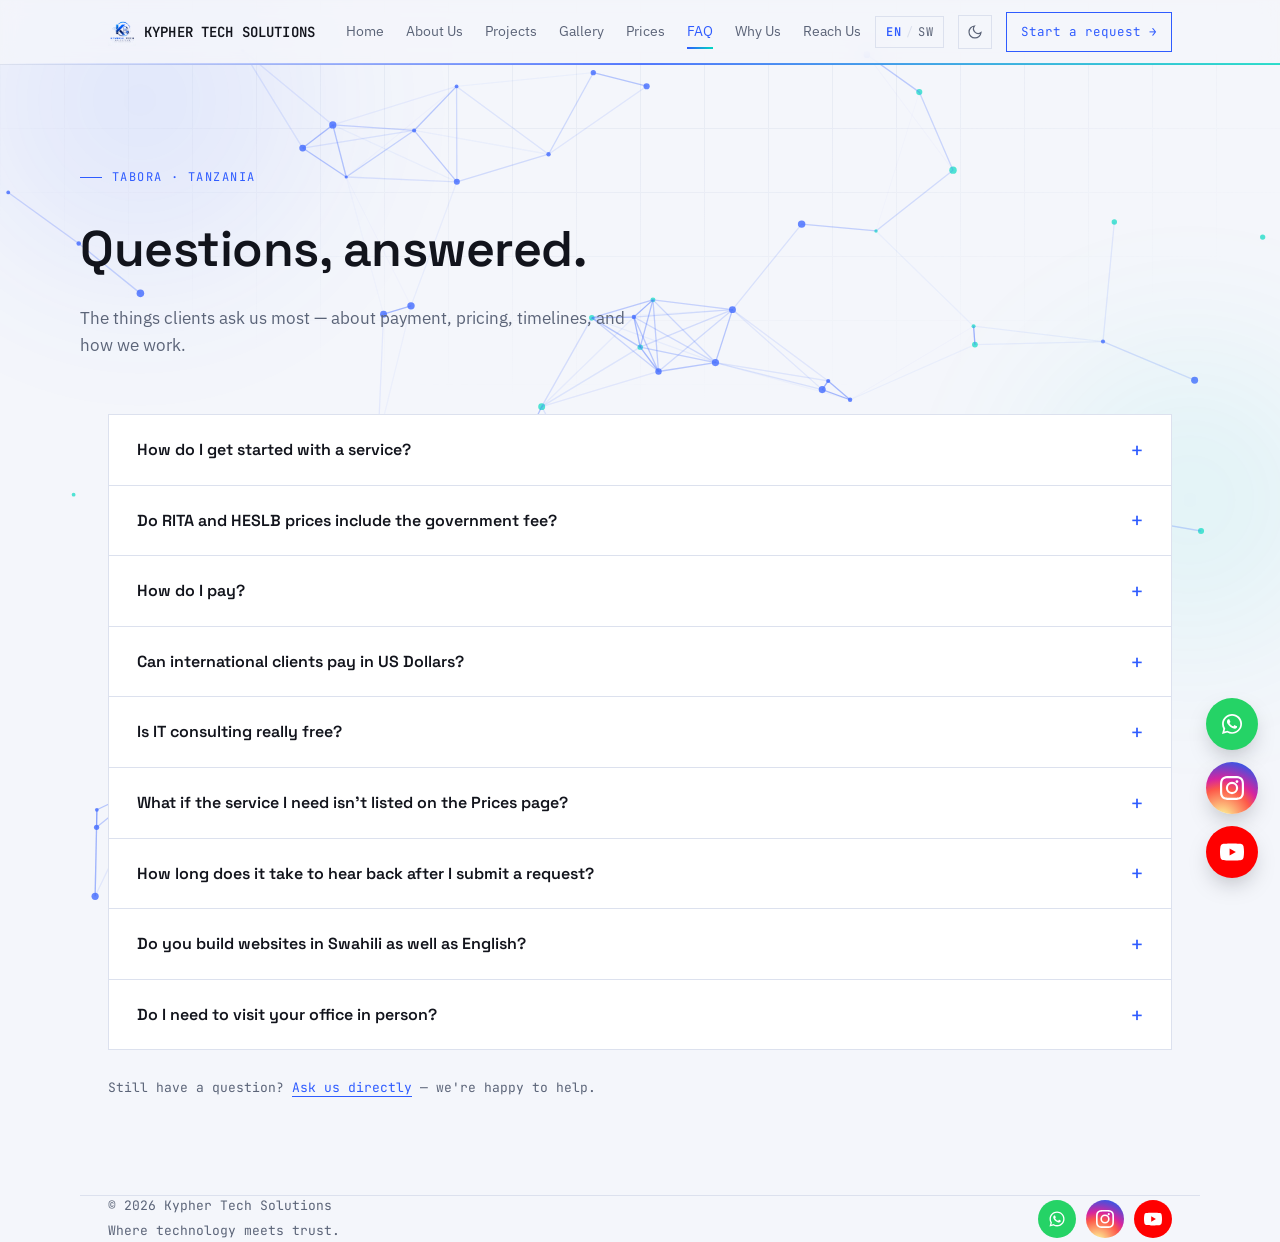
==== faq.html @ 6d5173a5 "Add files via upload" ====
<!DOCTYPE html>
<html lang="en">
<head>
<script>(function(){try{var t=localStorage.getItem("kypher-theme");if(!t){t=(window.matchMedia&&window.matchMedia("(prefers-color-scheme: dark)").matches)?"dark":"light";}document.documentElement.setAttribute("data-theme",t);}catch(e){}})();</script>
<meta charset="UTF-8">
<meta name="viewport" content="width=device-width, initial-scale=1.0">
<title>FAQ — Kypher Tech Solutions</title>
<meta name="description" content="Frequently asked questions about Kypher Tech Solutions' RITA, HESLB, web development, and IT consulting services.">
<link rel="preconnect" href="https://fonts.googleapis.com">
<link href="https://fonts.googleapis.com/css2?family=Space+Grotesk:wght@400;500;600;700&family=IBM+Plex+Sans:wght@400;500;600&family=JetBrains+Mono:wght@400;500;600&display=swap" rel="stylesheet">
<link rel="stylesheet" href="style.css">
</head>
<body>
<canvas id="bg-particles"></canvas>
<div class="ambient-light light-1"></div>
<div class="ambient-light light-2"></div>
<div class="ambient-light light-3"></div>

<header>
  <nav class="wrap">
    <a href="index.html" class="logo"><img src="assets/logo.png" alt="Kypher Tech Solutions" class="logo-img"><span>KYPHER TECH SOLUTIONS</span></a>
    <div class="navlinks" id="navlinks">
      <a href="index.html" data-i18n="nav_home">Home</a>
      <a href="index.html#about" data-i18n="nav_about">About Us</a>
      <a href="index.html#projects" data-i18n="nav_projects">Projects</a>
      <a href="gallery.html" data-i18n="nav_gallery">Gallery</a>
      <a href="prices.html" data-i18n="nav_prices">Prices</a>
      <a href="faq.html" class="active" data-i18n="nav_faq">FAQ</a>
      <a href="index.html#why" data-i18n="nav_why">Why Us</a>
      <a href="index.html#reach" data-i18n="nav_reach">Reach Us</a>
    </div>
    <button class="lang-toggle mono" id="langToggle" aria-label="Switch language" data-lang="en">
      <span class="lang-opt lang-en">EN</span><span class="lang-sep">/</span><span class="lang-opt lang-sw">SW</span>
    </button>
    <button class="theme-toggle" id="themeToggle" aria-label="Switch theme">
      <svg class="icon-moon" viewBox="0 0 24 24"><path d="M21 12.79A9 9 0 1 1 11.21 3 7 7 0 0 0 21 12.79z"/></svg>
      <svg class="icon-sun" viewBox="0 0 24 24"><circle cx="12" cy="12" r="4"/><path d="M12 2v2M12 20v2M4.93 4.93l1.41 1.41M17.66 17.66l1.41 1.41M2 12h2M20 12h2M6.34 17.66l-1.41 1.41M19.07 4.93l-1.41 1.41"/></svg>
    </button>
    <a href="index.html#reach" class="navcta" data-i18n="nav_cta">Start a request →</a>
    <button class="menu-btn" id="menuBtn" aria-label="Toggle menu" aria-expanded="false">☰</button>
  </nav>
  <div class="nav-glow-line"></div>
</header>

<main>
  <section class="gallery-hero wrap" style="border-top:none;">
    <div class="eyebrow" data-i18n="hero_eyebrow">Tabora · Tanzania</div>
    <h1 data-i18n="faq_h1">Questions, answered.</h1>
    <p data-i18n="faq_p">The things clients ask us most — about payment, pricing, timelines, and how we work.</p>
  </section>

  <section id="faq" style="border-top:none;padding-top:0;">
    <div class="wrap">
      <div class="faq-list">

        <details class="faq-item reveal">
          <summary><span data-i18n="faq_q1">How do I get started with a service?</span><span class="faq-icon">+</span></summary>
          <p data-i18n="faq_a1">Fill out the request form in the Reach Us section, or message us directly on WhatsApp with the service you need. We'll follow up with next steps.</p>
        </details>

        <details class="faq-item reveal">
          <summary><span data-i18n="faq_q2">Do RITA and HESLB prices include the government fee?</span><span class="faq-icon">+</span></summary>
          <p data-i18n="faq_a2">Yes. The prices listed for RITA and HESLB & university services are all-inclusive of the relevant government fee — there are no extra government charges added afterward.</p>
        </details>

        <details class="faq-item reveal">
          <summary><span data-i18n="faq_q3">How do I pay?</span><span class="faq-icon">+</span></summary>
          <p data-i18n="faq_a3">Payments are made via mobile money (Yas network) to the number listed on the Prices page. After sending payment, share your confirmation with us on WhatsApp so we can start processing your request.</p>
        </details>

        <details class="faq-item reveal">
          <summary><span data-i18n="faq_q4">Can international clients pay in US Dollars?</span><span class="faq-icon">+</span></summary>
          <p data-i18n="faq_a4">Prices are shown with an approximate USD equivalent for reference, but payment is currently made in Tanzanian Shillings via mobile money. If you're paying from outside Tanzania, contact us directly and we'll arrange the best way forward.</p>
        </details>

        <details class="faq-item reveal">
          <summary><span data-i18n="faq_q5">Is IT consulting really free?</span><span class="faq-icon">+</span></summary>
          <p data-i18n="faq_a5">Yes — IT consulting is offered as a free service, with no charge.</p>
        </details>

        <details class="faq-item reveal">
          <summary><span data-i18n="faq_q6">What if the service I need isn't listed on the Prices page?</span><span class="faq-icon">+</span></summary>
          <p data-i18n="faq_a6">More services are added over time. If you don't see what you need, reach out directly through the contact form or WhatsApp and we'll quote it for you.</p>
        </details>

        <details class="faq-item reveal">
          <summary><span data-i18n="faq_q7">How long does it take to hear back after I submit a request?</span><span class="faq-icon">+</span></summary>
          <p data-i18n="faq_a7">We aim to respond within 24 hours on business days.</p>
        </details>

        <details class="faq-item reveal">
          <summary><span data-i18n="faq_q8">Do you build websites in Swahili as well as English?</span><span class="faq-icon">+</span></summary>
          <p data-i18n="faq_a8">Yes — this website itself switches between English and Swahili, and we can build the same bilingual experience into client websites on request.</p>
        </details>

        <details class="faq-item reveal">
          <summary><span data-i18n="faq_q9">Do I need to visit your office in person?</span><span class="faq-icon">+</span></summary>
          <p data-i18n="faq_a9">Most requests can be handled remotely via WhatsApp, phone, or email. We'll let you know if any step requires an in-person visit for a specific service.</p>
        </details>

      </div>

      <p class="faq-note mono" data-i18n="faq_note">Still have a question? <a href="index.html#reach">Ask us directly</a> — we're happy to help.</p>
    </div>
  </section>
</main>

<footer class="wrap">
  <div class="footer-left">
    <span>© 2026 Kypher Tech Solutions</span>
    <span data-i18n="footer_tagline">Where technology meets trust.</span>
  </div>
  <div class="footer-social">
    <a class="social-btn whatsapp" href="https://wa.me/255658004446" target="_blank" rel="noopener" aria-label="Chat on WhatsApp">
      <svg viewBox="0 0 24 24"><path d="M12.04 2c-5.52 0-10 4.48-10 10 0 1.77.46 3.45 1.27 4.9L2 22l5.25-1.38a9.95 9.95 0 0 0 4.79 1.22h.01c5.52 0 10-4.48 10-10s-4.48-9.84-10.01-9.84zm0 18.13a8.2 8.2 0 0 1-4.19-1.15l-.3-.18-3.11.82.83-3.04-.2-.31a8.19 8.19 0 0 1-1.26-4.37c0-4.54 3.7-8.24 8.25-8.24 4.54 0 8.23 3.7 8.23 8.24 0 4.55-3.69 8.23-8.25 8.23zm4.52-6.16c-.25-.12-1.47-.72-1.7-.81-.23-.08-.39-.12-.56.13-.17.24-.64.8-.78.97-.14.17-.29.19-.53.06-.25-.12-1.05-.39-2-1.23-.74-.66-1.24-1.47-1.39-1.72-.14-.25-.02-.38.11-.5.11-.11.25-.29.37-.43.12-.15.16-.25.25-.42.08-.16.04-.31-.02-.43-.06-.12-.56-1.35-.77-1.85-.2-.48-.41-.42-.56-.43h-.48c-.16 0-.43.06-.66.31s-.87.85-.87 2.08.89 2.41 1.02 2.58c.12.16 1.75 2.68 4.25 3.75.59.26 1.05.41 1.41.53.6.19 1.14.16 1.57.1.48-.07 1.47-.6 1.68-1.18.21-.58.21-1.07.14-1.18-.06-.1-.23-.16-.48-.28z"/></svg>
    </a>
    <a class="social-btn instagram" href="https://www.instagram.com/kypher.tch?igsi=Z3k5cGc0enJxcHho" target="_blank" rel="noopener" aria-label="Kypher Tech on Instagram">
      <svg viewBox="0 0 24 24"><path d="M12 2.16c3.2 0 3.58.01 4.85.07 1.17.05 1.8.25 2.23.41.55.22.95.47 1.37.89.42.42.67.82.89 1.37.16.42.36 1.05.41 2.23.06 1.27.07 1.65.07 4.85s-.01 3.58-.07 4.85c-.05 1.17-.25 1.8-.41 2.23-.22.55-.47.95-.89 1.37-.42.42-.82.67-1.37.89-.42.16-1.05.36-2.23.41-1.27.06-1.65.07-4.85.07s-3.58-.01-4.85-.07c-1.17-.05-1.8-.25-2.23-.41-.55-.22-.95-.47-1.37-.89-.42-.42-.67-.82-.89-1.37-.16-.42-.36-1.05-.41-2.23-.06-1.27-.07-1.65-.07-4.85s.01-3.58.07-4.85c.05-1.17.25-1.8.41-2.23.22-.55.47-.95.89-1.37.42-.42.82-.67 1.37-.89.42-.16 1.05-.36 2.23-.41 1.27-.06 1.65-.07 4.85-.07M12 0C8.74 0 8.33.01 7.05.07 5.78.13 4.9.33 4.14.63c-.79.31-1.46.72-2.13 1.38C1.35 2.68.94 3.35.63 4.14.33 4.9.14 5.78.07 7.05.01 8.33 0 8.74 0 12s.01 3.67.07 4.95c.06 1.27.26 2.15.56 2.91.31.79.72 1.46 1.38 2.13.66.66 1.34 1.07 2.13 1.38.76.3 1.64.5 2.91.56 1.28.06 1.69.07 4.95.07s3.67-.01 4.95-.07c1.27-.06 2.15-.26 2.91-.56.79-.31 1.46-.72 2.13-1.38.66-.66 1.07-1.34 1.38-2.13.3-.76.5-1.64.56-2.91.06-1.28.07-1.69.07-4.95s-.01-3.67-.07-4.95c-.06-1.27-.26-2.15-.56-2.91-.31-.79-.72-1.46-1.38-2.13C21.32 1.35 20.65.94 19.86.63c-.76-.3-1.64-.5-2.91-.56C15.67.01 15.26 0 12 0zm0 5.84a6.16 6.16 0 1 0 0 12.32 6.16 6.16 0 0 0 0-12.32zm0 10.16a4 4 0 1 1 0-8 4 4 0 0 1 0 8zm6.41-10.4a1.44 1.44 0 1 1-2.88 0 1.44 1.44 0 0 1 2.88 0z"/></svg>
    </a>
    <a class="social-btn youtube" href="https://www.youtube.com/@Kypher_tech_solutions" target="_blank" rel="noopener" aria-label="Kypher Tech on YouTube">
      <svg viewBox="0 0 24 24"><path d="M23.5 6.19a3.02 3.02 0 0 0-2.12-2.14C19.51 3.5 12 3.5 12 3.5s-7.51 0-9.38.55A3.02 3.02 0 0 0 .5 6.19 31.6 31.6 0 0 0 0 12a31.6 31.6 0 0 0 .5 5.81 3.02 3.02 0 0 0 2.12 2.14c1.87.55 9.38.55 9.38.55s7.51 0 9.38-.55a3.02 3.02 0 0 0 2.12-2.14A31.6 31.6 0 0 0 24 12a31.6 31.6 0 0 0-.5-5.81zM9.6 15.6V8.4l6.27 3.6-6.27 3.6z"/></svg>
    </a>
  </div>
</footer>

<div class="social-float">
  <a class="social-btn whatsapp" href="https://wa.me/255658004446" target="_blank" rel="noopener" aria-label="Chat on WhatsApp">
    <svg viewBox="0 0 24 24"><path d="M12.04 2c-5.52 0-10 4.48-10 10 0 1.77.46 3.45 1.27 4.9L2 22l5.25-1.38a9.95 9.95 0 0 0 4.79 1.22h.01c5.52 0 10-4.48 10-10s-4.48-9.84-10.01-9.84zm0 18.13a8.2 8.2 0 0 1-4.19-1.15l-.3-.18-3.11.82.83-3.04-.2-.31a8.19 8.19 0 0 1-1.26-4.37c0-4.54 3.7-8.24 8.25-8.24 4.54 0 8.23 3.7 8.23 8.24 0 4.55-3.69 8.23-8.25 8.23zm4.52-6.16c-.25-.12-1.47-.72-1.7-.81-.23-.08-.39-.12-.56.13-.17.24-.64.8-.78.97-.14.17-.29.19-.53.06-.25-.12-1.05-.39-2-1.23-.74-.66-1.24-1.47-1.39-1.72-.14-.25-.02-.38.11-.5.11-.11.25-.29.37-.43.12-.15.16-.25.25-.42.08-.16.04-.31-.02-.43-.06-.12-.56-1.35-.77-1.85-.2-.48-.41-.42-.56-.43h-.48c-.16 0-.43.06-.66.31s-.87.85-.87 2.08.89 2.41 1.02 2.58c.12.16 1.75 2.68 4.25 3.75.59.26 1.05.41 1.41.53.6.19 1.14.16 1.57.1.48-.07 1.47-.6 1.68-1.18.21-.58.21-1.07.14-1.18-.06-.1-.23-.16-.48-.28z"/></svg>
  </a>
  <a class="social-btn instagram" href="https://www.instagram.com/kypher.tch?igsi=Z3k5cGc0enJxcHho" target="_blank" rel="noopener" aria-label="Kypher Tech on Instagram">
    <svg viewBox="0 0 24 24"><path d="M12 2.16c3.2 0 3.58.01 4.85.07 1.17.05 1.8.25 2.23.41.55.22.95.47 1.37.89.42.42.67.82.89 1.37.16.42.36 1.05.41 2.23.06 1.27.07 1.65.07 4.85s-.01 3.58-.07 4.85c-.05 1.17-.25 1.8-.41 2.23-.22.55-.47.95-.89 1.37-.42.42-.82.67-1.37.89-.42.16-1.05.36-2.23.41-1.27.06-1.65.07-4.85.07s-3.58-.01-4.85-.07c-1.17-.05-1.8-.25-2.23-.41-.55-.22-.95-.47-1.37-.89-.42-.42-.67-.82-.89-1.37-.16-.42-.36-1.05-.41-2.23-.06-1.27-.07-1.65-.07-4.85s.01-3.58.07-4.85c.05-1.17.25-1.8.41-2.23.22-.55.47-.95.89-1.37.42-.42.82-.67 1.37-.89.42-.16 1.05-.36 2.23-.41 1.27-.06 1.65-.07 4.85-.07M12 0C8.74 0 8.33.01 7.05.07 5.78.13 4.9.33 4.14.63c-.79.31-1.46.72-2.13 1.38C1.35 2.68.94 3.35.63 4.14.33 4.9.14 5.78.07 7.05.01 8.33 0 8.74 0 12s.01 3.67.07 4.95c.06 1.27.26 2.15.56 2.91.31.79.72 1.46 1.38 2.13.66.66 1.34 1.07 2.13 1.38.76.3 1.64.5 2.91.56 1.28.06 1.69.07 4.95.07s3.67-.01 4.95-.07c1.27-.06 2.15-.26 2.91-.56.79-.31 1.46-.72 2.13-1.38.66-.66 1.07-1.34 1.38-2.13.3-.76.5-1.64.56-2.91.06-1.28.07-1.69.07-4.95s-.01-3.67-.07-4.95c-.06-1.27-.26-2.15-.56-2.91-.31-.79-.72-1.46-1.38-2.13C21.32 1.35 20.65.94 19.86.63c-.76-.3-1.64-.5-2.91-.56C15.67.01 15.26 0 12 0zm0 5.84a6.16 6.16 0 1 0 0 12.32 6.16 6.16 0 0 0 0-12.32zm0 10.16a4 4 0 1 1 0-8 4 4 0 0 1 0 8zm6.41-10.4a1.44 1.44 0 1 1-2.88 0 1.44 1.44 0 0 1 2.88 0z"/></svg>
  </a>
  <a class="social-btn youtube" href="https://www.youtube.com/@Kypher_tech_solutions" target="_blank" rel="noopener" aria-label="Kypher Tech on YouTube">
    <svg viewBox="0 0 24 24"><path d="M23.5 6.19a3.02 3.02 0 0 0-2.12-2.14C19.51 3.5 12 3.5 12 3.5s-7.51 0-9.38.55A3.02 3.02 0 0 0 .5 6.19 31.6 31.6 0 0 0 0 12a31.6 31.6 0 0 0 .5 5.81 3.02 3.02 0 0 0 2.12 2.14c1.87.55 9.38.55 9.38.55s7.51 0 9.38-.55a3.02 3.02 0 0 0 2.12-2.14A31.6 31.6 0 0 0 24 12a31.6 31.6 0 0 0-.5-5.81zM9.6 15.6V8.4l6.27 3.6-6.27 3.6z"/></svg>
  </a>
</div>

<script src="theme.js"></script>
<script src="particles.js"></script>
<script src="i18n.js"></script>
<script src="script.js"></script>
</body>
</html>
---- style.css ----
:root{
  --void:#F4F6FB;
  --panel:#FFFFFF;
  --panel-2:#EDF0F8;
  --line:#DCE1EE;
  --text:#12141C;
  --dim:#5B6478;
  --cyan:#2F5CFF;
  --cyan-2:#00D9C0;
  --amber:#FF5B35;
  --radius:2px;

  --whatsapp:#25D366;
  --instagram:#E1306C;
  --youtube:#FF0000;

  --watermark-filter: grayscale(1) brightness(0.6);
  --grid-opacity: 0.5;
  --shadow-soft: rgba(18,20,28,0.12);
  --shadow-med: rgba(18,20,28,0.18);
  --header-bg: rgba(244,246,251,0.82);
}

[data-theme="dark"]{
  --void:#0A0E15;
  --panel:#12171F;
  --panel-2:#171D27;
  --line:#252D3A;
  --text:#EAEEF5;
  --dim:#8A93A6;
  --cyan:#5B85FF;
  --cyan-2:#2EE8D2;
  --amber:#FF7A54;

  --watermark-filter: grayscale(1) brightness(2.2) invert(1);
  --grid-opacity: 0.35;
  --shadow-soft: rgba(0,0,0,0.35);
  --shadow-med: rgba(0,0,0,0.45);
  --header-bg: rgba(10,14,21,0.82);
}
*{margin:0;padding:0;box-sizing:border-box;}
html{scroll-behavior:smooth;}
body{
  background:var(--void);
  color:var(--text);
  font-family:'IBM Plex Sans',sans-serif;
  line-height:1.6;
  overflow-x:hidden;
  transition:background-color .35s ease, color .35s ease;
}
::selection{background:var(--cyan);color:#fff;}
a{color:inherit;text-decoration:none;}
.mono{font-family:'JetBrains Mono',monospace;}
h1,h2,h3{font-family:'Space Grotesk',sans-serif;letter-spacing:-0.01em;}

/* background grid texture */
body::before{
  content:"";
  position:fixed;inset:0;
  background-image:
    linear-gradient(var(--line) 1px, transparent 1px),
    linear-gradient(90deg, var(--line) 1px, transparent 1px);
  background-size:64px 64px;
  opacity:var(--grid-opacity);
  pointer-events:none;
  z-index:0;
  mask-image:radial-gradient(ellipse 80% 60% at 50% 0%, black 30%, transparent 75%);
}

.wrap{max-width:1120px;margin:0 auto;padding:0 28px;position:relative;z-index:1;}

/* ---------- particle network background ---------- */
#bg-particles{
  position:fixed;inset:0;
  z-index:0;
  pointer-events:none;
  opacity:0.85;
}
@media (max-width:820px){
  #bg-particles{opacity:0.55;}
}

/* ---------- ambient light decoration ---------- */
.ambient-light{
  position:fixed;border-radius:50%;
  pointer-events:none;z-index:0;
  filter:blur(70px);
  opacity:0.35;
}
.ambient-light.light-1{
  width:520px;height:520px;top:-160px;left:-120px;
  background:radial-gradient(circle, rgba(47,92,255,0.35), transparent 70%);
  animation:driftA 22s ease-in-out infinite alternate;
}
.ambient-light.light-2{
  width:460px;height:460px;top:30vh;right:-140px;
  background:radial-gradient(circle, rgba(0,217,192,0.3), transparent 70%);
  animation:driftB 26s ease-in-out infinite alternate;
}
.ambient-light.light-3{
  width:400px;height:400px;bottom:-120px;left:20vw;
  background:radial-gradient(circle, rgba(255,91,53,0.16), transparent 70%);
  animation:driftA 30s ease-in-out infinite alternate-reverse;
}
@keyframes driftA{
  from{transform:translate(0,0);}
  to{transform:translate(60px,40px);}
}
@keyframes driftB{
  from{transform:translate(0,0);}
  to{transform:translate(-50px,60px);}
}
@media (max-width:820px){
  .ambient-light{opacity:0.22;}
}

@media (prefers-reduced-motion: reduce){
  *{animation-duration:0.01ms !important; animation-iteration-count:1 !important; transition-duration:0.01ms !important; scroll-behavior:auto !important;}
}

/* NAV */
header{
  position:fixed;top:0;left:0;right:0;
  z-index:50;
  background:var(--header-bg);
  backdrop-filter:blur(10px);
  border-bottom:1px solid var(--line);
  animation:dropIn .5s ease both;
}
.nav-glow-line{
  position:absolute;left:0;right:0;bottom:-1px;height:2px;
  background:linear-gradient(90deg, transparent, var(--cyan), var(--cyan-2), var(--cyan), transparent);
  background-size:200% 100%;
  animation:glowSlide 6s linear infinite;
  opacity:0.8;
}
@keyframes glowSlide{
  0%{background-position:200% 0;}
  100%{background-position:-200% 0;}
}
@keyframes dropIn{from{transform:translateY(-100%);}to{transform:translateY(0);}}
nav.wrap{
  display:flex;align-items:center;justify-content:space-between;
  height:64px;
  gap:14px;
}
.logo{
  margin-right:auto;
  font-family:'JetBrains Mono',monospace;
  font-weight:600;
  font-size:14px;
  letter-spacing:0.01em;
  display:flex;align-items:center;gap:8px;
  white-space:nowrap;
  flex-shrink:0;
}
.logo .dot{width:7px;height:7px;background:var(--cyan);border-radius:50%;box-shadow:0 0 8px var(--cyan);flex:none;animation:pulseDot 2.4s ease-in-out infinite;}
@keyframes pulseDot{0%,100%{opacity:1;}50%{opacity:0.35;}}
.logo-img{height:28px;width:auto;display:block;}
.navlinks{display:flex;gap:22px;font-size:13.5px;flex-shrink:0;}
.navlinks a{color:var(--dim);transition:color .2s;position:relative;white-space:nowrap;}
.navlinks a:hover, .navlinks a:focus-visible{color:var(--text);}
.navlinks a::after{
  content:"";position:absolute;left:0;bottom:-6px;width:0;height:2px;background:linear-gradient(90deg,var(--cyan),var(--cyan-2));
  transition:width .25s;
}
.navlinks a:hover::after{width:100%;}
.navcta{
  font-family:'JetBrains Mono',monospace;
  font-size:12.5px;
  padding:9px 14px;
  border:1px solid var(--cyan);
  color:var(--cyan);
  transition:all .2s;
  animation:ctaBreathe 3.2s ease-in-out infinite;
  white-space:nowrap;
  flex-shrink:0;
}
@keyframes ctaBreathe{
  0%,100%{box-shadow:0 0 0 rgba(47,92,255,0);}
  50%{box-shadow:0 0 14px rgba(47,92,255,0.28);}
}
.navcta:hover{background:var(--cyan);color:#fff;box-shadow:0 0 20px rgba(47,92,255,0.35);animation:none;}
.menu-btn{display:none;background:none;border:1px solid var(--line);color:var(--text);width:40px;height:40px;font-size:18px;cursor:pointer;flex-shrink:0;}

.lang-toggle{
  font-size:12px;letter-spacing:0.03em;
  padding:7px 10px;border:1px solid var(--line);background:none;color:var(--dim);
  cursor:pointer;display:flex;align-items:center;gap:5px;transition:border-color .2s;
  flex-shrink:0;white-space:nowrap;
}
.lang-toggle:hover{border-color:var(--cyan);}
.lang-toggle .lang-sep{color:var(--line);}
.lang-toggle .lang-opt{transition:color .2s, font-weight .2s;}
.lang-toggle[data-lang="en"] .lang-en{color:var(--cyan);font-weight:600;}
.lang-toggle[data-lang="en"] .lang-sw{color:var(--dim);}
.lang-toggle[data-lang="sw"] .lang-sw{color:var(--cyan);font-weight:600;}
.lang-toggle[data-lang="sw"] .lang-en{color:var(--dim);}

.theme-toggle{
  width:34px;height:34px;border:1px solid var(--line);background:none;
  color:var(--dim);cursor:pointer;display:flex;align-items:center;justify-content:center;
  transition:border-color .2s, color .2s;
  flex:none;
}
.theme-toggle:hover{border-color:var(--cyan);color:var(--cyan);}
.theme-toggle svg{width:16px;height:16px;stroke:currentColor;fill:none;stroke-width:1.8;}
.theme-toggle .icon-sun{display:none;}
.theme-toggle .icon-moon{display:block;}
[data-theme="dark"] .theme-toggle .icon-sun{display:block;}
[data-theme="dark"] .theme-toggle .icon-moon{display:none;}

@media (max-width:820px){
  .navlinks{
    position:fixed;top:64px;left:0;right:0;
    background:var(--void);border-bottom:1px solid var(--line);
    flex-direction:column;gap:0;
    max-height:0;overflow:hidden;
    transition:max-height .3s ease;
  }
  .navlinks.open{max-height:320px;}
  .navlinks a{padding:16px 28px;border-bottom:1px solid var(--line);width:100%;}
  .navlinks a::after{display:none;}
  .navcta{display:none;}
  .menu-btn{display:block;}
  .menu-btn{flex:none;}
}

@media (max-width:480px){
  .logo span{display:none;}
  .lang-toggle{padding:7px 8px;font-size:11px;}
  nav.wrap{gap:8px;}
}

/* HERO */
.hero{
  padding:168px 0 96px;
  display:grid;grid-template-columns:1.05fr 0.95fr;gap:56px;align-items:center;
  position:relative;
  overflow:hidden;
}
.hero-watermark{
  position:absolute;
  top:50%;left:8%;
  width:640px;max-width:70vw;
  transform:translateY(-50%);
  opacity:0.05;
  filter:var(--watermark-filter);
  pointer-events:none;
  z-index:0;
  user-select:none;
  animation:float 8s ease-in-out infinite;
}
@keyframes float{0%,100%{transform:translateY(-50%);}50%{transform:translateY(calc(-50% - 14px));}}
.hero > div, .hero .console{position:relative;z-index:1;}
.hero > div{animation:fadeUp .7s ease both;}
.hero .console{animation:fadeUp .7s ease .15s both;}
@keyframes fadeUp{from{opacity:0;transform:translateY(22px);}to{opacity:1;transform:translateY(0);}}
.eyebrow{
  font-family:'JetBrains Mono',monospace;
  font-size:12px;color:var(--cyan);
  letter-spacing:0.12em;text-transform:uppercase;
  display:flex;align-items:center;gap:10px;margin-bottom:22px;
}
.eyebrow::before{content:"";width:22px;height:1px;background:var(--cyan);}
.hero h1{
  font-size:clamp(34px,4.6vw,54px);
  font-weight:600;
  line-height:1.08;
  margin-bottom:22px;
}
.hero h1 em{
  font-style:normal;
  background:linear-gradient(90deg,var(--cyan),var(--cyan-2));
  -webkit-background-clip:text;background-clip:text;color:transparent;
}
.hero p{color:var(--dim);font-size:16.5px;max-width:46ch;margin-bottom:32px;}
.btnrow{display:flex;gap:14px;flex-wrap:wrap;}
.btn{
  font-family:'JetBrains Mono',monospace;font-size:13.5px;
  padding:13px 22px;
  display:inline-flex;align-items:center;gap:8px;
  border:1px solid var(--line);
  transition:all .2s;
  cursor:pointer;
  background:none;
}
.btn-primary{background:var(--cyan);color:#fff;border-color:var(--cyan);font-weight:600;}
.btn-primary:hover{background:#1a45f0;box-shadow:0 8px 24px rgba(47,92,255,0.35);transform:translateY(-2px);}
.btn-ghost{color:var(--text);border-color:var(--line);}
.btn-ghost:hover{border-color:var(--cyan);color:var(--cyan);transform:translateY(-2px);}

/* terminal console — signature element */
.console{
  background:var(--panel);
  border:1px solid var(--line);
  border-radius:var(--radius);
  font-family:'JetBrains Mono',monospace;
  font-size:13px;
  overflow:hidden;
  box-shadow:0 30px 60px -20px rgba(47,92,255,0.18);
}
.console-bar{
  display:flex;align-items:center;gap:8px;
  padding:12px 16px;border-bottom:1px solid var(--line);
  color:var(--dim);font-size:12px;
}
.console-bar .dots{display:flex;gap:6px;margin-right:6px;}
.console-bar .dots span{width:8px;height:8px;border-radius:50%;background:var(--line);}
.console-body{padding:20px 18px;min-height:260px;}
.console-line{display:flex;justify-content:space-between;gap:10px;padding:9px 0;border-bottom:1px dashed var(--line);opacity:0;animation:reveal .4s forwards;}
.console-line:last-child{border-bottom:none;}
.console-line .task{color:var(--text);}
.console-line .ref{color:var(--dim);font-size:11.5px;}
.status{padding:2px 8px;font-size:11px;letter-spacing:0.04em;border:1px solid;white-space:nowrap;}
.status.approved{color:var(--cyan-2);border-color:var(--cyan-2);}
.status.processing{color:var(--amber);border-color:var(--amber);}
@keyframes reveal{to{opacity:1;}}
.console-foot{
  padding:12px 18px;border-top:1px solid var(--line);
  color:var(--dim);font-size:11.5px;display:flex;justify-content:space-between;
}
.console-foot .live{color:var(--cyan-2);}
.live::before{content:"● ";animation:pulseDot 1.6s ease-in-out infinite;}

@media (max-width:900px){
  .hero{grid-template-columns:1fr;padding-top:132px;}
}

/* SECTION shared */
section{padding:96px 0;border-top:1px solid var(--line);position:relative;z-index:1;}
.sec-head{display:flex;align-items:baseline;justify-content:space-between;gap:24px;margin-bottom:52px;flex-wrap:wrap;}
.sec-head h2{font-size:clamp(26px,3vw,36px);font-weight:600;}
.sec-num{font-family:'JetBrains Mono',monospace;color:var(--dim);font-size:13px;}

/* ABOUT */
.about-grid{display:grid;grid-template-columns:1.2fr 0.8fr;gap:64px;}
.about-grid p{color:var(--dim);margin-bottom:16px;max-width:56ch;}
.about-grid p strong{color:var(--text);font-weight:500;}
.spec{
  background:var(--panel);border:1px solid var(--line);
  padding:22px;font-family:'JetBrains Mono',monospace;font-size:13px;height:fit-content;
  box-shadow:0 20px 40px -24px var(--shadow-soft);
}
.spec-row{display:flex;justify-content:space-between;padding:11px 0;border-bottom:1px solid var(--line);gap:16px;}
.spec-row:last-child{border-bottom:none;}
.spec-row .k{color:var(--dim);}
.spec-row .v{color:var(--text);text-align:right;}
@media (max-width:820px){.about-grid{grid-template-columns:1fr;}}

/* PROJECTS / case files */
.cases{display:grid;grid-template-columns:repeat(2,1fr);gap:1px;background:var(--line);border:1px solid var(--line);}
.case{background:var(--panel);padding:32px;transition:all .25s;}
.case:hover{background:var(--panel-2);transform:translateY(-3px);box-shadow:0 16px 32px -20px var(--shadow-med), 0 0 0 1px rgba(47,92,255,0.15), 0 0 24px -4px rgba(47,92,255,0.25);}
.case-top{display:flex;justify-content:space-between;align-items:flex-start;margin-bottom:18px;}
.case-ref{font-family:'JetBrains Mono',monospace;color:var(--amber);font-size:12px;}
.case h3{font-size:19px;margin-bottom:10px;font-weight:600;}
.case p{color:var(--dim);font-size:14.5px;max-width:42ch;}
.case-tags{display:flex;gap:8px;margin-top:18px;flex-wrap:wrap;}
.case-tags span{font-family:'JetBrains Mono',monospace;font-size:11px;color:var(--dim);border:1px solid var(--line);padding:4px 9px;}
@media (max-width:820px){.cases{grid-template-columns:1fr;}}

/* WHY US */
.why-grid{display:grid;grid-template-columns:repeat(4,1fr);gap:1px;background:var(--line);border:1px solid var(--line);}
.why{background:var(--panel);padding:30px 26px;transition:all .25s;}
.why:hover{transform:translateY(-3px);box-shadow:0 16px 32px -20px var(--shadow-med), 0 0 0 1px rgba(0,217,192,0.18), 0 0 24px -4px rgba(0,217,192,0.28);}
.why .n{font-family:'JetBrains Mono',monospace;color:var(--cyan);font-size:12px;margin-bottom:16px;}
.why h3{font-size:17px;margin-bottom:10px;font-weight:600;}
.why p{color:var(--dim);font-size:14px;}
@media (max-width:900px){.why-grid{grid-template-columns:1fr 1fr;}}
@media (max-width:560px){.why-grid{grid-template-columns:1fr;}}

/* REACH US */
.reach{display:grid;grid-template-columns:1fr 1fr;gap:1px;background:var(--line);border:1px solid var(--line);}
.reach-panel{background:var(--panel);padding:40px;}
.reach-panel h3{font-size:15px;margin-bottom:24px;color:var(--dim);font-family:'JetBrains Mono',monospace;font-weight:500;letter-spacing:0.03em;}
.contact-row{display:flex;flex-direction:column;gap:22px;}
.contact-item{display:flex;flex-direction:column;gap:4px;}
.contact-item .label{font-family:'JetBrains Mono',monospace;font-size:11px;color:var(--dim);letter-spacing:0.08em;text-transform:uppercase;}
.contact-item .val{font-size:17px;}
.contact-item a{border-bottom:1px solid transparent;transition:border-color .2s, color .2s;}
.contact-item a:hover{color:var(--cyan);border-color:var(--cyan);}
form{display:flex;flex-direction:column;gap:16px;}
.field{display:flex;flex-direction:column;gap:6px;}
.field label{font-family:'JetBrains Mono',monospace;font-size:11px;color:var(--dim);letter-spacing:0.08em;text-transform:uppercase;}
.field input, .field textarea, .field select{
  background:var(--panel-2);border:1px solid var(--line);color:var(--text);
  padding:12px 14px;font-family:'IBM Plex Sans',sans-serif;font-size:14.5px;
  outline:none;transition:border-color .2s, box-shadow .2s;
}
.field input:focus, .field textarea:focus, .field select:focus{border-color:var(--cyan);box-shadow:0 0 0 3px rgba(47,92,255,0.12);}
.field textarea{resize:vertical;min-height:90px;}
form button{margin-top:6px;}
.form-note{font-size:12.5px;color:var(--dim);min-height:16px;}
.form-note.success{color:var(--cyan-2);}
.form-note.error{color:var(--amber);}
@media (max-width:820px){.reach{grid-template-columns:1fr;} .reach-panel{padding:32px 24px;}}

footer{
  border-top:1px solid var(--line);
  padding:36px 0;
  display:flex;justify-content:space-between;align-items:center;flex-wrap:wrap;gap:20px;
  color:var(--dim);font-size:13px;font-family:'JetBrains Mono',monospace;
  position:relative;z-index:1;
}
.footer-left{display:flex;flex-direction:column;gap:4px;}
.footer-social{display:flex;gap:10px;}

/* ---------- SOCIAL BUTTONS (shared: floating + footer) ---------- */
.social-btn{
  display:inline-flex;align-items:center;justify-content:center;
  width:38px;height:38px;border-radius:50%;
  color:#fff;
  transition:transform .2s, box-shadow .2s;
  flex:none;
}
.social-btn svg{width:18px;height:18px;fill:currentColor;}
.social-btn:hover{transform:translateY(-3px) scale(1.06);}
.social-btn.whatsapp{background:var(--whatsapp);}
.social-btn.whatsapp:hover{box-shadow:0 8px 20px rgba(37,211,102,0.4);}
.social-btn.instagram{background:radial-gradient(circle at 30% 110%, #fdf497 0%, #fdf497 5%, #fd5949 45%,#d6249f 60%,#285AEB 90%);}
.social-btn.instagram:hover{box-shadow:0 8px 20px rgba(214,36,159,0.4);}
.social-btn.youtube{background:var(--youtube);}
.social-btn.youtube:hover{box-shadow:0 8px 20px rgba(255,0,0,0.4);}

.social-float{
  position:fixed;right:22px;bottom:22px;z-index:60;
  display:flex;flex-direction:column;gap:12px;
}
.social-float .social-btn{
  width:52px;height:52px;
  box-shadow:0 10px 24px -8px rgba(18,20,28,0.35);
  animation:floatIn .5s ease both;
}
.social-float .social-btn svg{width:24px;height:24px;}
.social-float .social-btn:nth-child(1){animation-delay:.1s;}
.social-float .social-btn:nth-child(2){animation-delay:.22s;}
.social-float .social-btn:nth-child(3){animation-delay:.34s;}
@keyframes floatIn{from{opacity:0;transform:translateX(30px) scale(0.7);}to{opacity:1;transform:translateX(0) scale(1);}}

@media (max-width:560px){
  .social-float{right:16px;bottom:16px;gap:10px;}
  .social-float .social-btn{width:46px;height:46px;}
  .social-float .social-btn svg{width:21px;height:21px;}
}

.reveal{opacity:0;transform:translateY(16px);transition:opacity .6s ease, transform .6s ease;}
.reveal.in{opacity:1;transform:translateY(0);}

:focus-visible{outline:2px solid var(--cyan);outline-offset:2px;}

/* ---------- GALLERY PAGE ---------- */
.navlinks a.active{color:var(--cyan);}
.navlinks a.active::after{width:100%;}

.gallery-hero{padding:168px 0 56px;}
.gallery-hero h1{font-size:clamp(32px,4.4vw,50px);font-weight:600;margin-bottom:16px;}
.gallery-hero p{color:var(--dim);font-size:16.5px;max-width:56ch;}

.filter-row{display:flex;gap:10px;flex-wrap:wrap;margin-bottom:40px;}
.filter-btn{
  font-family:'JetBrains Mono',monospace;font-size:12.5px;
  padding:9px 16px;background:none;border:1px solid var(--line);color:var(--dim);
  cursor:pointer;transition:all .2s;
}
.filter-btn:hover{color:var(--text);border-color:var(--cyan);}
.filter-btn.active{color:#fff;border-color:var(--cyan);background:var(--cyan);}

.gallery-grid{
  display:grid;grid-template-columns:repeat(3,1fr);gap:1px;
  background:var(--line);border:1px solid var(--line);
  margin-bottom:24px;
}
.gallery-item{
  position:relative;background:var(--panel);aspect-ratio:4/3;overflow:hidden;
  cursor:pointer;
}
.gallery-item img{width:100%;height:100%;object-fit:cover;display:block;transition:transform .3s;}
.gallery-item:hover img{transform:scale(1.04);}
.gallery-item{transition:box-shadow .25s;}
.gallery-item:hover{box-shadow:inset 0 0 0 2px rgba(47,92,255,0.3), 0 0 24px -6px rgba(47,92,255,0.3);}
.gallery-item figcaption{
  position:absolute;left:0;right:0;bottom:0;
  padding:10px 14px;font-size:12.5px;color:#fff;
  background:linear-gradient(to top, rgba(18,20,28,0.85), transparent);
}
.gallery-placeholder{
  display:none;flex-direction:column;align-items:center;justify-content:center;gap:8px;
  height:100%;padding:20px;text-align:center;
  border:1px dashed var(--line);
}
.gallery-placeholder span{font-size:11.5px;color:var(--amber);word-break:break-all;}
.gallery-placeholder small{color:var(--dim);font-size:11.5px;}
.gallery-item.gallery-empty img{display:none;}
.gallery-item.gallery-empty .gallery-placeholder{display:flex;}
.gallery-item.gallery-empty{cursor:default;}
.gallery-item.gallery-empty figcaption{display:none;}
.gallery-item[hidden]{display:none;}

.gallery-note{color:var(--dim);font-size:12.5px;}

/* ---------- FAQ PAGE ---------- */
.faq-list{display:flex;flex-direction:column;gap:1px;background:var(--line);border:1px solid var(--line);margin-bottom:28px;}
.faq-item{background:var(--panel);transition:background .2s;}
.faq-item[open]{background:var(--panel-2);}
.faq-item summary{
  list-style:none;cursor:pointer;
  padding:22px 28px;
  display:flex;align-items:center;justify-content:space-between;gap:20px;
  font-family:'Space Grotesk',sans-serif;font-weight:600;font-size:16px;
}
.faq-item summary::-webkit-details-marker{display:none;}
.faq-item summary:hover{color:var(--cyan);}
.faq-icon{
  font-family:'JetBrains Mono',monospace;font-size:20px;font-weight:400;color:var(--cyan);
  flex:none;transition:transform .25s;line-height:1;
}
.faq-item[open] .faq-icon{transform:rotate(45deg);}
.faq-item p{
  padding:0 28px 24px;margin:0;color:var(--dim);font-size:14.5px;max-width:70ch;
}
.faq-note{color:var(--dim);font-size:13px;}
.faq-note a{color:var(--cyan);border-bottom:1px solid var(--cyan);}
.gallery-note .mono{color:var(--text);}

@media (max-width:820px){
  .gallery-grid{grid-template-columns:repeat(2,1fr);}
}
@media (max-width:560px){
  .gallery-grid{grid-template-columns:1fr;}
}

.lightbox{
  position:fixed;inset:0;background:rgba(12,14,20,0.92);
  display:none;align-items:center;justify-content:center;
  z-index:100;padding:40px;
}
.lightbox.open{display:flex;}
.lightbox img{max-width:min(1000px,90vw);max-height:85vh;object-fit:contain;border:1px solid var(--line);}
.lightbox-close{
  position:absolute;top:24px;right:28px;
  background:none;border:1px solid rgba(255,255,255,0.3);color:#fff;
  width:40px;height:40px;font-size:18px;cursor:pointer;
}
.lightbox-close:hover{border-color:var(--cyan-2);color:var(--cyan-2);}

/* ---------- PRICES PAGE ---------- */
.price-groups{display:flex;flex-direction:column;gap:1px;background:var(--line);border:1px solid var(--line);margin-bottom:28px;}
.price-group{background:var(--panel);padding:32px;transition:box-shadow .25s;}
.price-group:hover{box-shadow:inset 0 0 0 1px rgba(0,217,192,0.25), 0 0 24px -8px rgba(0,217,192,0.3);}
.price-group-head{display:flex;align-items:center;gap:16px;margin-bottom:20px;flex-wrap:wrap;}
.price-group-num{color:var(--dim);font-size:13px;}
.price-group-head h2{font-size:20px;font-weight:600;margin-right:auto;}
.price-badge{
  font-size:11px;padding:4px 10px;border:1px solid var(--cyan-2);color:var(--cyan-2);
  background:rgba(0,217,192,0.08);white-space:nowrap;
}
.price-badge-alt{border-color:var(--cyan);color:var(--cyan);background:rgba(47,92,255,0.06);}
.price-badge-free{border-color:var(--amber);color:var(--amber);background:rgba(255,91,53,0.06);}

.price-list{display:flex;flex-direction:column;}
.price-row{
  display:flex;justify-content:space-between;align-items:center;gap:16px;
  padding:14px 0;border-bottom:1px solid var(--line);
}
.price-row:last-child{border-bottom:none;}
.price-name{font-size:15px;}
.price-name small{color:var(--dim);font-size:12.5px;}
.price-amount{font-size:15px;font-weight:600;color:var(--text);white-space:nowrap;text-align:right;line-height:1.5;}
.price-usd{font-size:11.5px;font-weight:400;color:var(--dim);}

.price-note{color:var(--dim);font-size:13px;margin-bottom:40px;}
.price-note a{color:var(--cyan);border-bottom:1px solid var(--cyan);}

.payment-panel{
  background:var(--panel);border:1px solid var(--line);padding:36px;
  box-shadow:0 20px 40px -24px var(--shadow-soft);margin-bottom:24px;
}
.payment-panel h3{font-size:14px;color:var(--dim);margin-bottom:20px;font-weight:500;letter-spacing:0.03em;}
.payment-grid{display:grid;grid-template-columns:repeat(3,1fr);gap:20px;margin-bottom:20px;}
.payment-item{display:flex;flex-direction:column;gap:4px;}
.payment-item .label{font-family:'JetBrains Mono',monospace;font-size:11px;color:var(--dim);letter-spacing:0.08em;text-transform:uppercase;}
.payment-item .val{font-size:17px;font-weight:600;}
.payment-instructions{color:var(--dim);font-size:14px;max-width:60ch;margin-bottom:20px;}
@media (max-width:700px){.payment-grid{grid-template-columns:1fr;}}

.price-disclaimer{color:var(--dim);font-size:12px;max-width:70ch;}
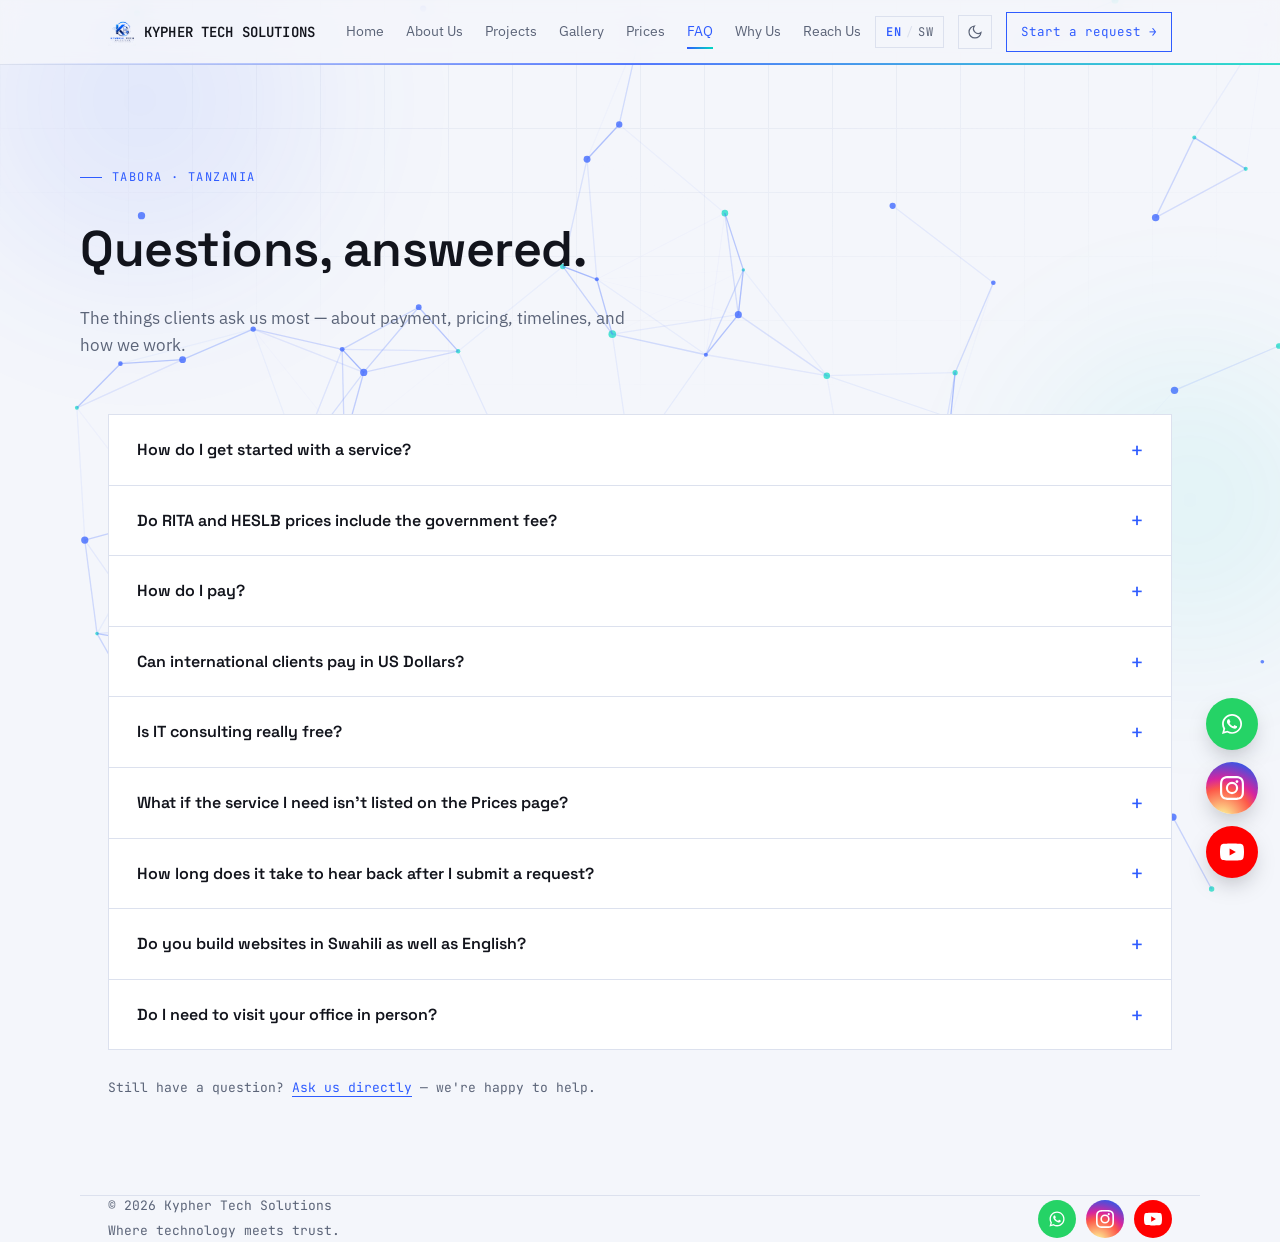
==== commit 7c982287: "Add files via upload" ====
--- a/faq.html
+++ b/faq.html
@@ -5,7 +5,28 @@
 <meta charset="UTF-8">
 <meta name="viewport" content="width=device-width, initial-scale=1.0">
 <title>FAQ — Kypher Tech Solutions</title>
-<meta name="description" content="Frequently asked questions about Kypher Tech Solutions' RITA, HESLB, web development, and IT consulting services.">
+<meta name="description" content="Frequently asked questions about Kypher Tech Solutions' web development, IT consulting, RITA, and HESLB services.">
+
+<!-- Favicon -->
+<link rel="icon" type="image/x-icon" href="assets/favicon.ico">
+<link rel="icon" type="image/png" sizes="32x32" href="assets/favicon-32.png">
+<link rel="icon" type="image/png" sizes="16x16" href="assets/favicon-16.png">
+<link rel="apple-touch-icon" sizes="180x180" href="assets/favicon-180.png">
+
+<!-- Open Graph / WhatsApp / Facebook preview -->
+<meta property="og:type" content="website">
+<meta property="og:site_name" content="Kypher Tech Solutions">
+<meta property="og:title" content="FAQ — Kypher Tech Solutions">
+<meta property="og:description" content="Frequently asked questions about Kypher Tech Solutions' web development, IT consulting, RITA, and HESLB services.">
+<meta property="og:image" content="https://kyphertech.com/assets/og-image.png">
+<meta property="og:url" content="https://kyphertech.com/faq.html">
+<meta property="og:locale" content="en_US">
+
+<!-- Twitter/X Card -->
+<meta name="twitter:card" content="summary_large_image">
+<meta name="twitter:title" content="FAQ — Kypher Tech Solutions">
+<meta name="twitter:description" content="Frequently asked questions about Kypher Tech Solutions' web development, IT consulting, RITA, and HESLB services.">
+<meta name="twitter:image" content="https://kyphertech.com/assets/og-image.png">
 <link rel="preconnect" href="https://fonts.googleapis.com">
 <link href="https://fonts.googleapis.com/css2?family=Space+Grotesk:wght@400;500;600;700&family=IBM+Plex+Sans:wght@400;500;600&family=JetBrains+Mono:wght@400;500;600&display=swap" rel="stylesheet">
 <link rel="stylesheet" href="style.css">
--- a/style.css
+++ b/style.css
@@ -263,6 +263,7 @@
   display:flex;align-items:center;gap:10px;margin-bottom:22px;
 }
 .eyebrow::before{content:"";width:22px;height:1px;background:var(--cyan);}
+.eyebrow-brand{font-size:16px;font-weight:600;letter-spacing:0.14em;}
 .hero h1{
   font-size:clamp(34px,4.6vw,54px);
   font-weight:600;
@@ -350,6 +351,7 @@
 
 /* PROJECTS / case files */
 .cases{display:grid;grid-template-columns:repeat(2,1fr);gap:1px;background:var(--line);border:1px solid var(--line);}
+.cases .case:last-child{grid-column:1 / -1;}
 .case{background:var(--panel);padding:32px;transition:all .25s;}
 .case:hover{background:var(--panel-2);transform:translateY(-3px);box-shadow:0 16px 32px -20px var(--shadow-med), 0 0 0 1px rgba(47,92,255,0.15), 0 0 24px -4px rgba(47,92,255,0.25);}
 .case-top{display:flex;justify-content:space-between;align-items:flex-start;margin-bottom:18px;}
@@ -557,6 +559,7 @@
 }
 .price-badge-alt{border-color:var(--cyan);color:var(--cyan);background:rgba(47,92,255,0.06);}
 .price-badge-free{border-color:var(--amber);color:var(--amber);background:rgba(255,91,53,0.06);}
+.price-badge-additional{border-color:var(--dim);color:var(--dim);background:none;}
 
 .price-list{display:flex;flex-direction:column;}
 .price-row{
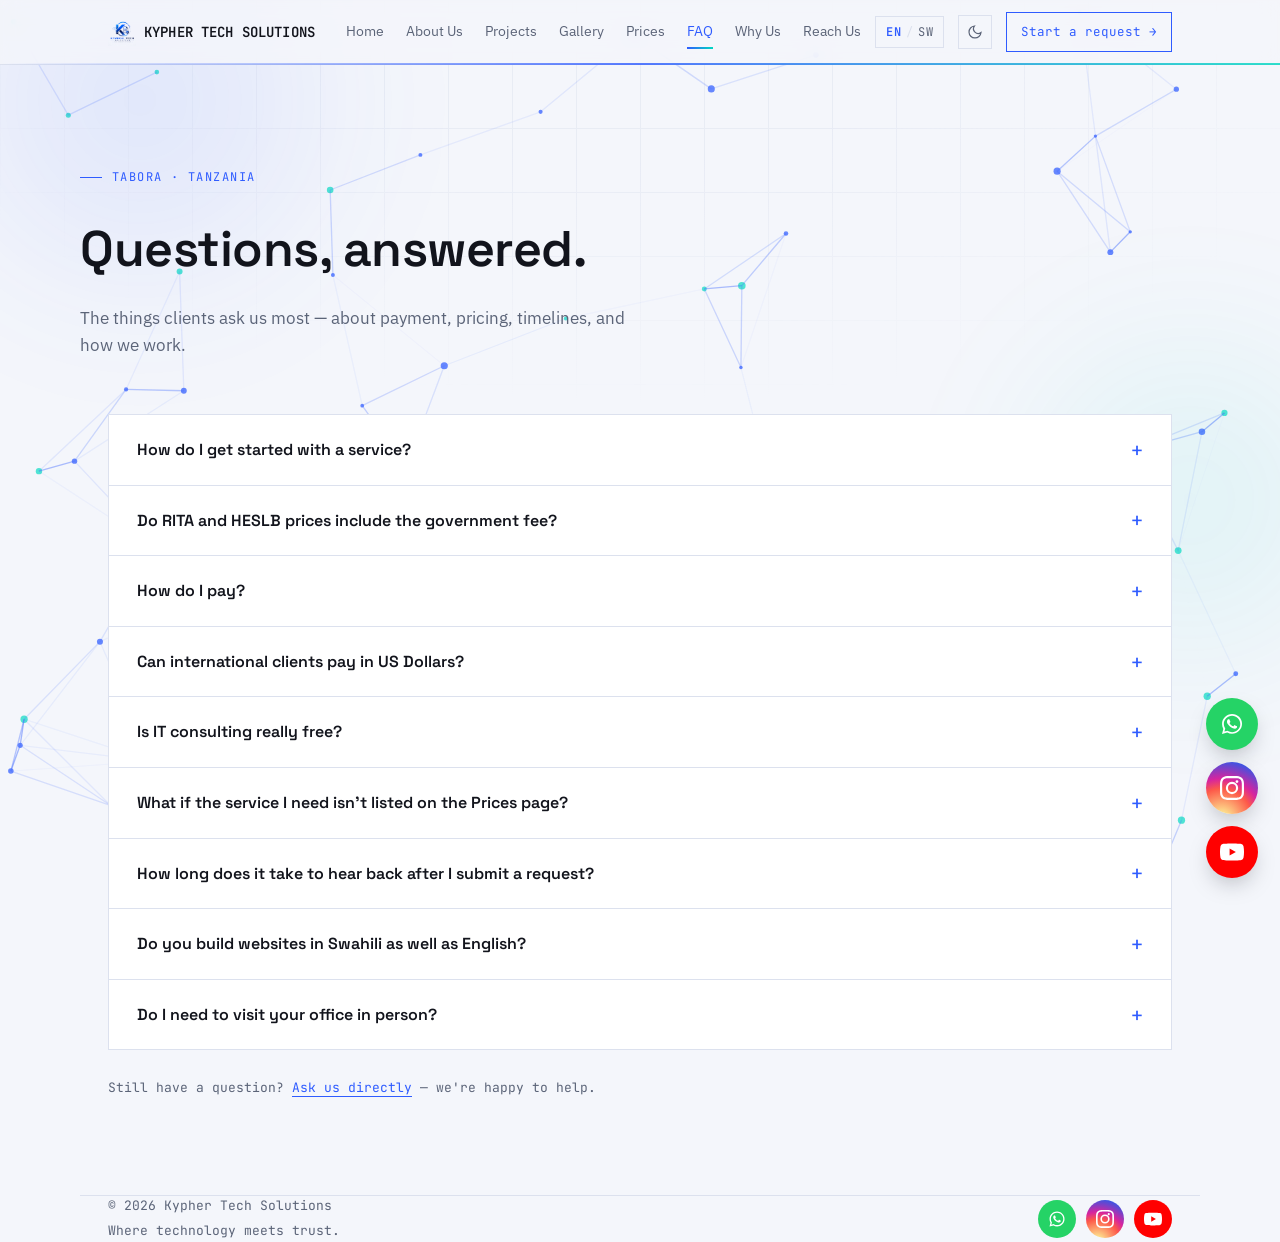
==== commit 3118541d: "Add files via upload" ====
--- a/faq.html
+++ b/faq.html
@@ -18,15 +18,15 @@
 <meta property="og:site_name" content="Kypher Tech Solutions">
 <meta property="og:title" content="FAQ — Kypher Tech Solutions">
 <meta property="og:description" content="Frequently asked questions about Kypher Tech Solutions' web development, IT consulting, RITA, and HESLB services.">
-<meta property="og:image" content="https://kyphertech.com/assets/og-image.png">
-<meta property="og:url" content="https://kyphertech.com/faq.html">
+<meta property="og:image" content="https://kyphertech.online/assets/og-image.png">
+<meta property="og:url" content="https://kyphertech.online/faq.html">
 <meta property="og:locale" content="en_US">
 
 <!-- Twitter/X Card -->
 <meta name="twitter:card" content="summary_large_image">
 <meta name="twitter:title" content="FAQ — Kypher Tech Solutions">
 <meta name="twitter:description" content="Frequently asked questions about Kypher Tech Solutions' web development, IT consulting, RITA, and HESLB services.">
-<meta name="twitter:image" content="https://kyphertech.com/assets/og-image.png">
+<meta name="twitter:image" content="https://kyphertech.online/assets/og-image.png">
 <link rel="preconnect" href="https://fonts.googleapis.com">
 <link href="https://fonts.googleapis.com/css2?family=Space+Grotesk:wght@400;500;600;700&family=IBM+Plex+Sans:wght@400;500;600&family=JetBrains+Mono:wght@400;500;600&display=swap" rel="stylesheet">
 <link rel="stylesheet" href="style.css">
